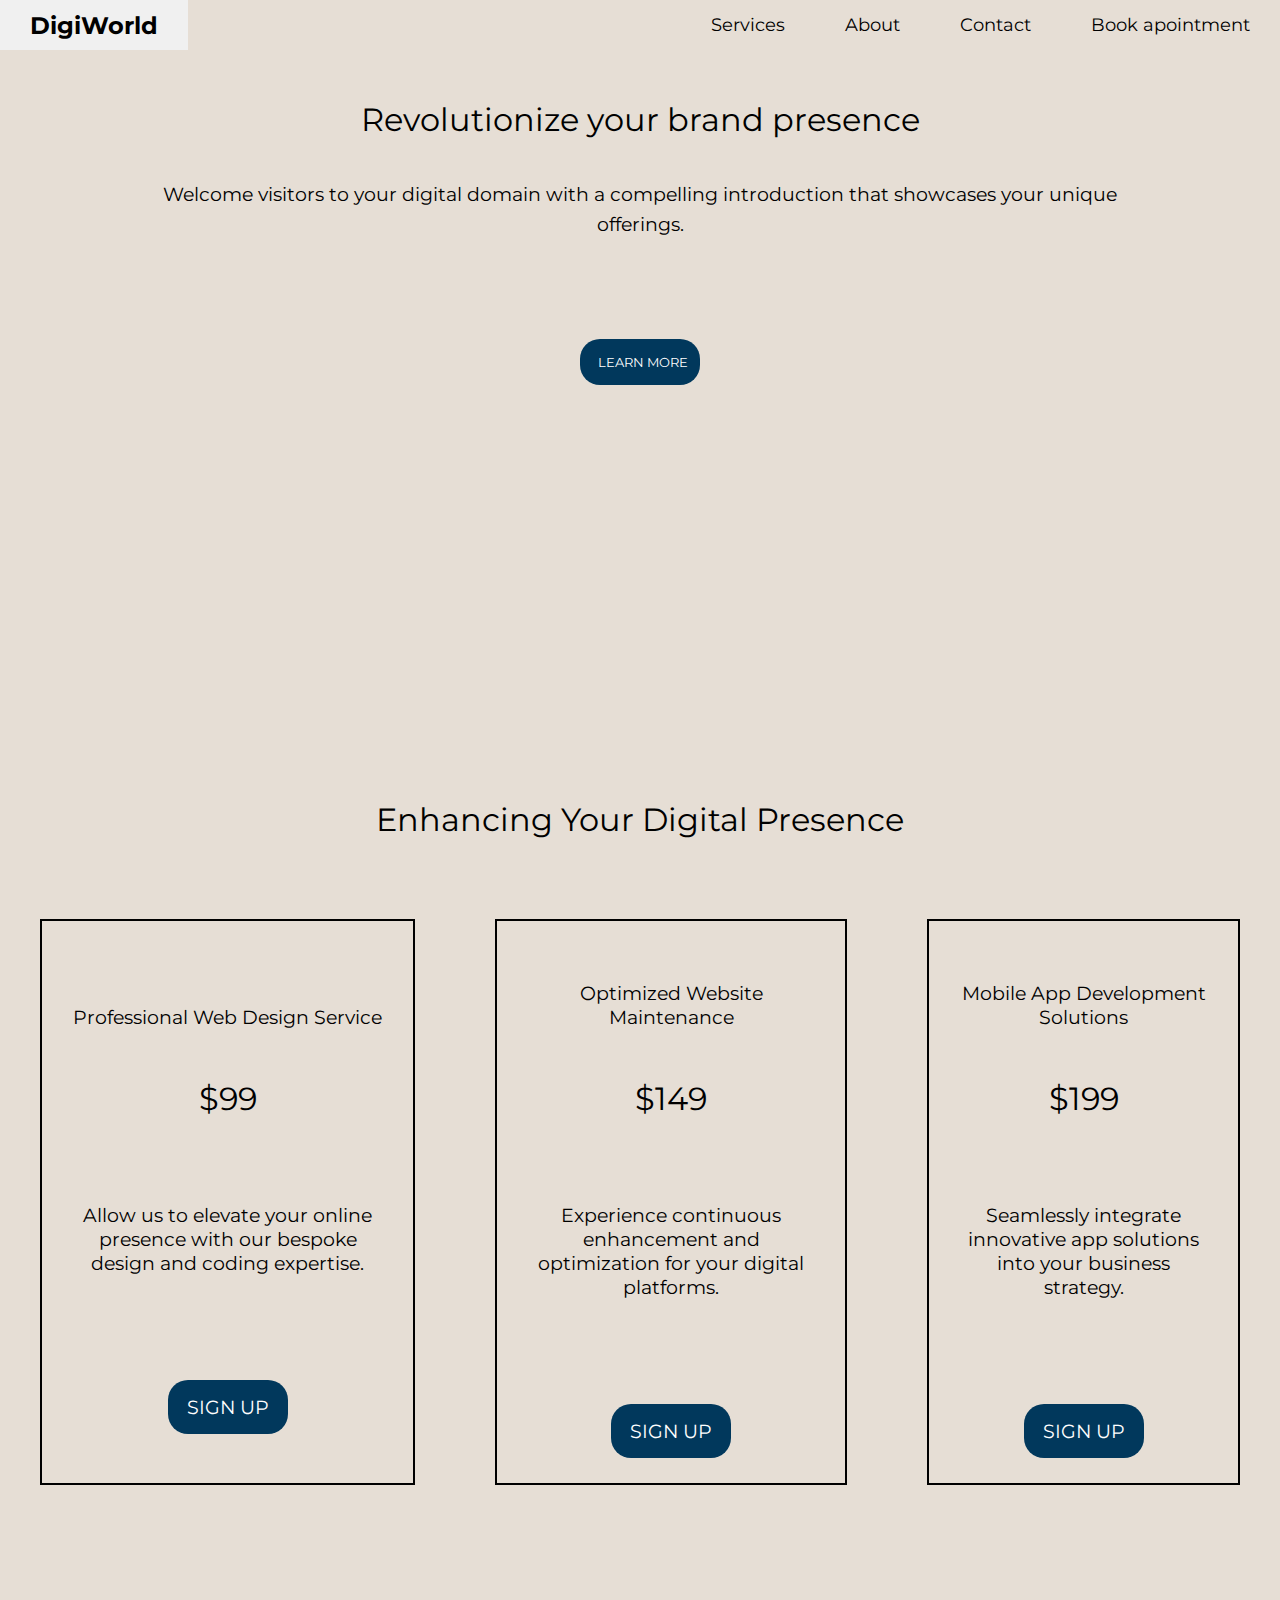
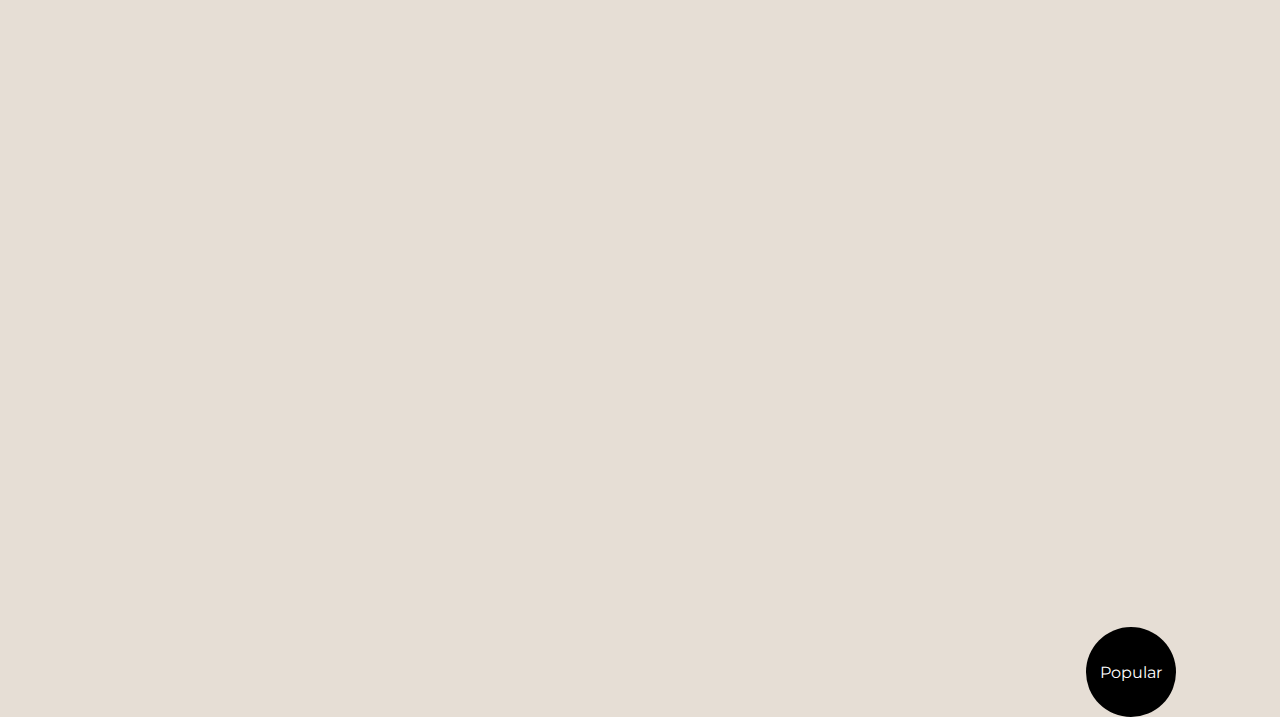
==== service.html @ aaf7f735 "aloitus" ====
<!DOCTYPE html>
<html lang="en">
<head>
    <meta charset="UTF-8">
    <meta name="viewport" content="width=device-width, initial-scale=1.0">
    <title>Document</title>
    <link rel="stylesheet" href="style.css">
    <link rel="preconnect" href="https://fonts.googleapis.com">
    <link rel="preconnect" href="https://fonts.gstatic.com" crossorigin>
    <link href="https://fonts.googleapis.com/css2?family=Montserrat:ital,wght@0,100..900;1,100..900&display=swap" rel="stylesheet">
</head>
<body>
    
    <section class="etusivu-section">
        <nav>
            <ul class="sidebar">
                <li onclick="hideSideBar()"><a href="#"><svg class="svg-element" xmlns="http://www.w3.org/2000/svg" height="26" viewBox="0 -960 960 960" width="26"><path d="m256-200-56-56 224-224-224-224 56-56 224 224 224-224 56 56-224 224 224 224-56 56-224-224-224 224Z"/></svg></a></li>
                <li><a href="#service">Services</a></li>
                <li><a href="#">About</a></li>
                <li><a href="contact.html">Contact</a></li>
                <li><a href="#">Book apointment</a></li>
            </ul>
            <ul>
                <li ><a class="digi" href="#">DigiWorld</a></li>
                <li class="hideOnMobile"><a href="#service">Services</a></li>
                <li class="hideOnMobile"><a href="#">About</a></li>
                <li class="hideOnMobile"><a href="contact.html">Contact</a></li>
                <li class="hideOnMobile"><a href="#">Book apointment</a></li>
                <li class="menu-btn" onclick="showSideBar()"><a href="#"><svg xmlns="http://www.w3.org/2000/svg" height="26" viewBox="0 -960 960 960" width="26"><path d="M120-240v-80h720v80H120Zm0-200v-80h720v80H120Zm0-200v-80h720v80H120Z"/></svg></a></li>
            </ul>
        </nav>

        <main>
            <div class="h1">
                <h1>Revolutionize your brand presence</h1>
            </div>

            <div class="main-p">
                <p>Welcome visitors to your digital domain with a compelling introduction that showcases your unique offerings.</p>
            </div>

            <div class="etusivu-btn">
                <input type="button" value="LEARN MORE">
            </div>    
        </main>

    </section>  
    
    <section class="services" id="service">
        <header>
            <h1>Enhancing Your Digital Presence</h1>
        </header>
        <section class="big-flex">
            <section class="medium-flex-box">
                <div class="medium-flex">
                    <p class="top-p">Professional Web Design Service</p>
                    <h1 class="price">$99</h1>
                    <p class="bottom-p">Allow us to elevate your online presence with our bespoke design and coding expertise.</p>
                    <input type="button" value="SIGN UP">
                </div>
                <div class="medium-flex">
                    <p class="top-p">Optimized Website Maintenance</p>
                    <h1 class="price">$149</h1>
                    <p class="bottom-p">Experience continuous enhancement and optimization for your digital platforms.</p>
                    <input type="button" value="SIGN UP">
                </div>
            </section>

            <section class="px1240-flex">
                <div>
                    <div class="popular">
                        <p>Popular</p>
                    </div>
                    <p class="top-p">Mobile App Development Solutions</p>
                    <h1 class="price">$199</h1>
                    <p class="bottom-p">Seamlessly integrate innovative app solutions into your business strategy.</p>
                    <input type="button" value="SIGN UP">
                </div>
            </section>
        </section>    
    </section>



    
    <script>
        function showSideBar(){
             const sidebar = document.querySelector(".sidebar")
             sidebar.style.display = "flex"
         }
         function hideSideBar(){
             const sidebar = document.querySelector(".sidebar")
             sidebar.style.display = "none"
         }
 
     </script>
</body>
</html>
---- style.css ----
/* mobile first css */

*{
    margin: 0;
    padding: 0;
    font-family: "Montserrat", sans-serif;
}
:root{
    --primary-color: #01385c;
}
body{
    background-color:#e6ded5;
}
.etusivu-section{
    background-image: url("images/Näyttökuva\ 2024-03-07\ 142834.png");
    background-position: center;
    background-repeat: no-repeat;
    background-size: cover;
    height: 80vh;
    width: 100%;
}
.etusivu-section .digi{
    font-weight: bold;
    font-size: x-large;
}

nav ul{
    width: 100%;
    list-style: none;
    display: flex;
    justify-content: flex-end;
    align-items: center;
}
nav li{
    height: 50px;
}
nav a{
    padding: 0 30px;
    height: 100%;
    text-decoration: none;
    color: black;
    display: flex;
    align-items: center;
    font-size: large;
}
nav a:hover{
    background-color: #f0f0f0;
    font-weight: bold;
}
nav li:first-child{
    margin-right: auto;
}
.sidebar{
    position: fixed;
    top: 0;
    right: 0;
    height: 100%;
    width: 250px;
    background-color: rgba(209, 233, 243, 0.493);
    backdrop-filter: blur(10px);
    z-index: 999;
    box-shadow: -10px 0 10px rgba(0, 0, 0, 0.3);
    display: none;
    flex-direction: column;
    align-items: flex-start;
    justify-content: flex-start;
}
.sidebar li{
    width: 100%;
    padding-bottom: 35px ;
}
.sidebar a{
    width: 100%;
}

/* media query for navigation only */
@media(max-width: 700px){
    .hideOnMobile{
        display: none;
    };
    .menu-btn{
        display: block;
    }
    
}
@media(max-width: 400px){
    .sidebar{
        width: 100%;
    }

}

@media (min-width: 701px) {
    .menu-btn{
        display: none;
    }
    .sidebar{
        display: none;
    }

}

/* media query for navigation only ends here */



main{
    
    width: auto;
    display: flex;
    justify-content: center;
    flex-direction: column;
    margin: 40px 50px ;
    padding: 10px 30px;
}

main h1{
    margin: auto;
    font-size: xx-large;
    text-align: center;
    font-weight: normal;
}
.main-p{
    margin: 100px 0 50px 0;
}
main div p{
    font-size: larger;
    line-height: 30px;
    text-align: center;
}
.etusivu-btn{
    text-align: center;
    margin: 20px;
}
main input{
    
    padding: 6px 12px;
    width: 120px;
    background-color: var(--primary-color);
    padding: 15px 18px ;
    border: none;
    border-radius: 20px;
    color: white;
    font-weight: light;
    cursor: pointer;
    transition: background-color 0.7 ease;
    
    
}
main input:hover{
    background-color: #044c7c;
    font-weight: bold;
}


/*services part starts here */
.services header{
    text-align: center;
}
.services h1{
    font-weight: normal;
}
.services header{   
    padding: 80px 15px 40px 15px;
}
.services h1{   
    font-size: xx-large;
}
.services div{
    border: 2px solid;
    margin: 40px;
    display: flex;
    flex-direction: column;
    justify-content: center;
    align-items: center;
}
.services div .top-p{
    margin: 60px 30px 40px;
    text-align: center;
    font-size: larger;
}
.services div .price{
    margin: 10px 20px 60px;
    text-align: center;
    
}
.services div .bottom-p{
    margin: 25px 30px 80px;
    text-align: center;
    font-size: larger;
}
.services div input{
    margin: 25px 30px 25px;
    text-align: center;
    font-size: larger;
}
.services div input{
    padding: 6px 12px;
    width: 120px;
    background-color: var(--primary-color);
    padding: 15px 18px 15px ;
    border: none;
    border-radius: 20px;
    color: white;
    font-weight: light;
    cursor: pointer;
    transition: background-color 0.7 ease;
}
.services div input:hover{
    background-color: #035388;
    font-weight: bold;
}
.services .popular{
    background-color: black;
    color: white;
    height: 50px;
    width: 50px;
    padding: 20px;
    border-radius: 50%;
    position: absolute;
    top: 243%;
    right: 5%;
    border: none;
}

/*services part ends here */



/*consultation part starts here */
.consultation{
    margin: 100px 35px 20px 35px;
}
.consultation .box-shadow{
    box-shadow: -10px 0 10px rgba(0, 0, 0, 0.3);
}
.consultation header{
    font-size:170%;
    margin-bottom: 50px;
}
.consultation header h1{
    font-weight: normal;
}
.consultation .log-in-flex{
    display: flex;
    flex-direction: row;
    justify-content: end;
    padding: 15px;
}
.consultation .log-in-flex p{
    padding-right: 5px;
}
.consultation .log-in-flex a{
    color: black;
}
.consultation .appointment{
    padding-left: 20px;
    display: flex;
    align-items: center;
    background-color: white;
    
    
}
.consultation .appointment h3{
    width: 25px;
    height: 25px;
    text-align: center;
    background-color: black;
    color: white;
    border-radius: 50%;
    padding: 7px;
    margin-right: 10px;
}
.consultation .consultation-time{
    border: 1px solid;
    padding: 40px 0 40px 35px;
    margin: 15px 15px 25px 15px;
}
.time-zone{
    display: flex;
    flex-direction: column;
    align-items: center;
}
.time-zone p{
    font-weight: bold;
    margin: 10px;
}
.time-zone select{
    margin-bottom: 30px;
    padding: 5px 30px;
}
.time input{
    text-align: center;
    margin: 0 0 20px 20px;
    
}
.ps {
    color: rgb(158, 158, 158);
    padding: 0 15px 20px 20px;
}
.one-two{
    margin-top:20px;
    
}
.two{
    margin-top: 20px;
}
.appointment{
    padding: 20px;
}
.consultation footer{
    display: flex;
    flex-direction: column;
    align-items: center;
    padding: 70px;
    
}
.consultation footer p, h2{
    font-family: 'Courier New', Courier, monospace;
}

.consultation footer div{
    background-image: url("images/Näyttökuva\ 2024-03-07\ 202059.png");
    height: 35vh;
    width: 140%;
    background-position: center;
    background-repeat: no-repeat;
    background-size: cover;
    margin-top: 40px;
}


.contact{
    margin: 40px;
}

.contact header{
    padding: 0 30px 30px 0;
}
.contact article {
    padding: 10px 5px 20px 0;
    line-height: 25px;
    
}
.contact article  p{
   font-weight: 550 ;
    
}
.contact form {
    display: flex;
    flex-direction: column;
    padding: 25px 0 10px 0;

}
.contact form label{
    text-transform: capitalize;
    font-weight: bold;
    color: rgb(75, 74, 74);
}
.contact form span{
    font-weight: lighter;
    color: grey;

}
.contact form input{
    padding: 10px;
    margin-bottom: 20px;
    border-radius: 20px ;
    border: 1px solid;
    margin-top: 6px;
    background-color: #e2e1e0;
}
.contact form #text{
    padding: 30px;
    
}

.contact form .btn{
    padding: 6px 12px;
    width: 120px;
    background-color: var(--primary-color);
    padding: 15px 18px 15px ;
    border: none;
    border-radius: 20px;
    color: white;
    font-weight: light;
    cursor: pointer;
    transition: background-color 0.7 ease;
}
.contact form .btn:hover{
    background-color: #035388;
    
}


/*consultation part ends here */




@media(min-width:700px){
    .medium-flex-box{
        display: flex;
    }
    .px800-flex{
        margin: 0 110px 0 110px;
    }
    .consultation{
        margin: 0 80px 0 80px;
    }
   
    .etusivu-section main .main-p{
    margin: 40px 80px 80px 80px;
}
}

@media(min-width: 1250px){
    .big-flex{
        display: flex;
        justify-content: space-between;
    }
    .consultation{
        display: flex;
        justify-content: center;
        align-items: center;
        width: 70%;
    }

    .consultation footer{
        padding-left: 200px;
    }
    .consultation footer div{
        
        width: 200% ;
       
    }
}
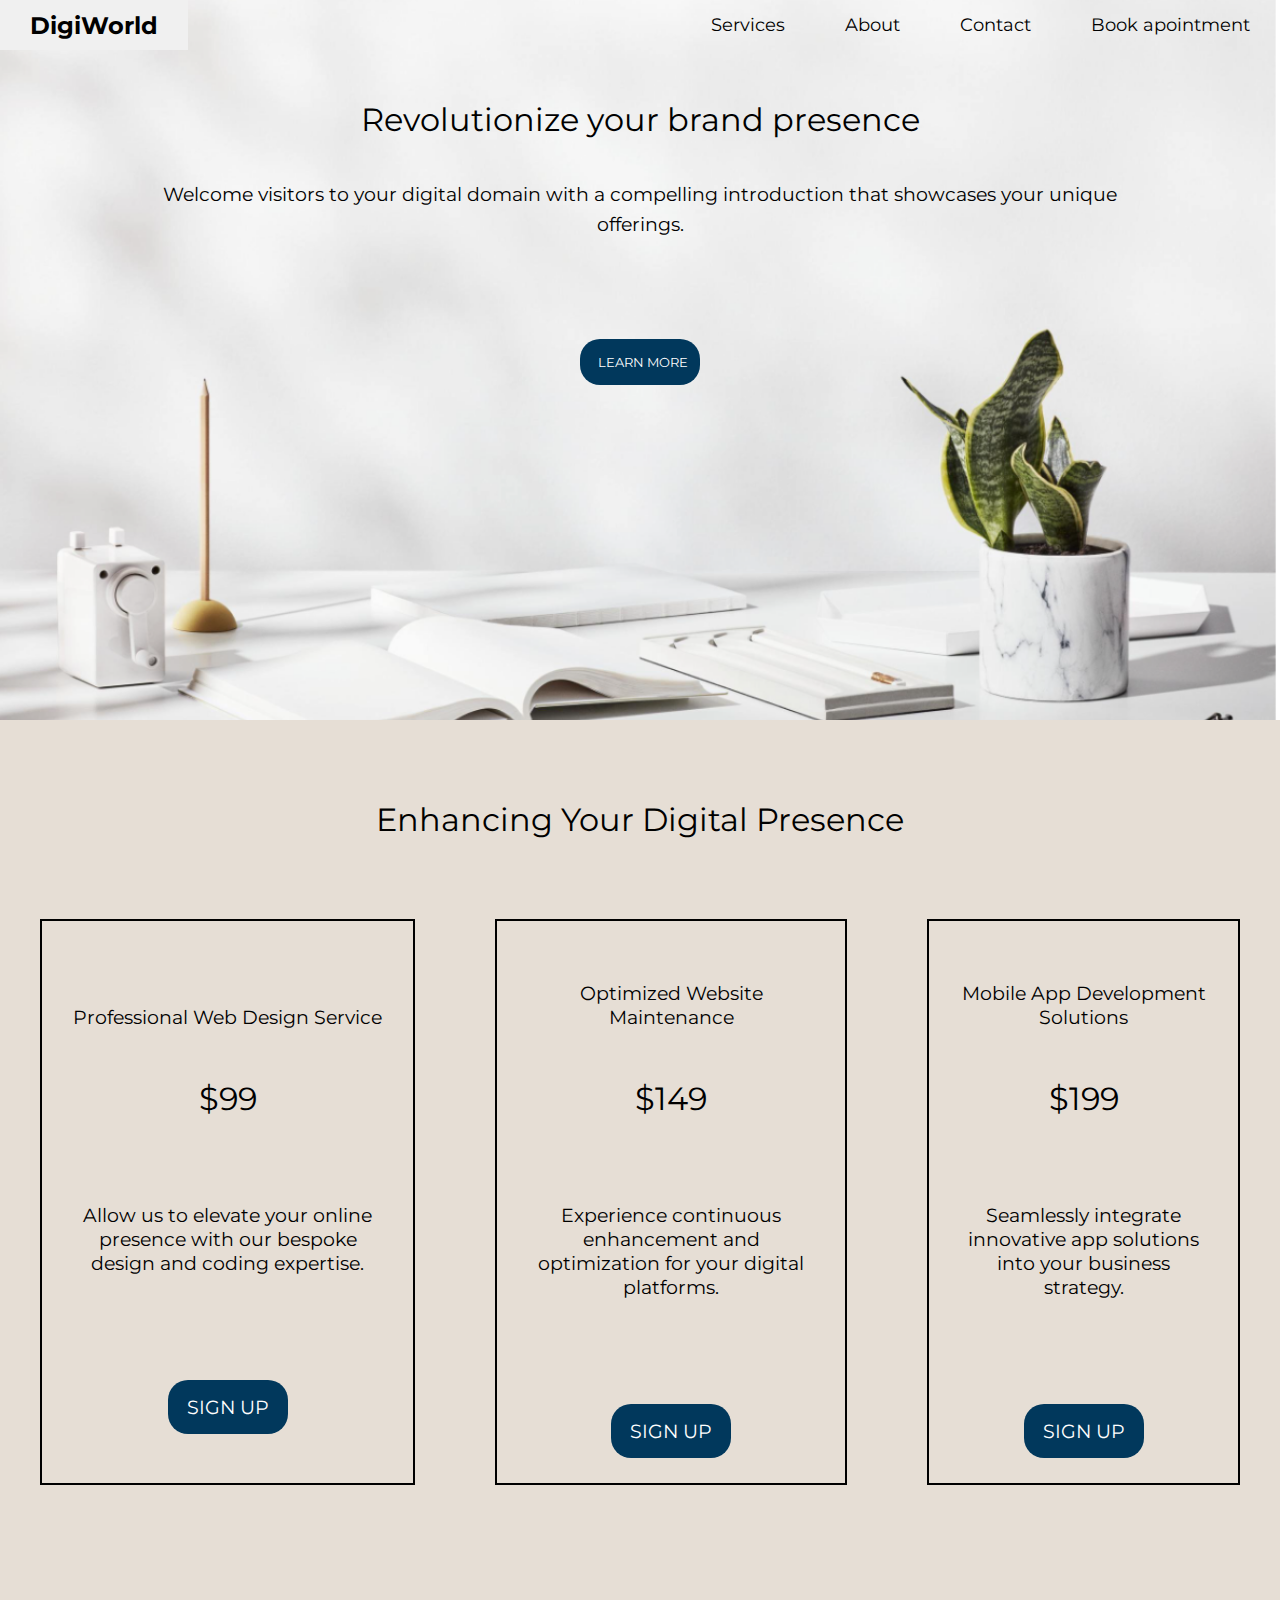
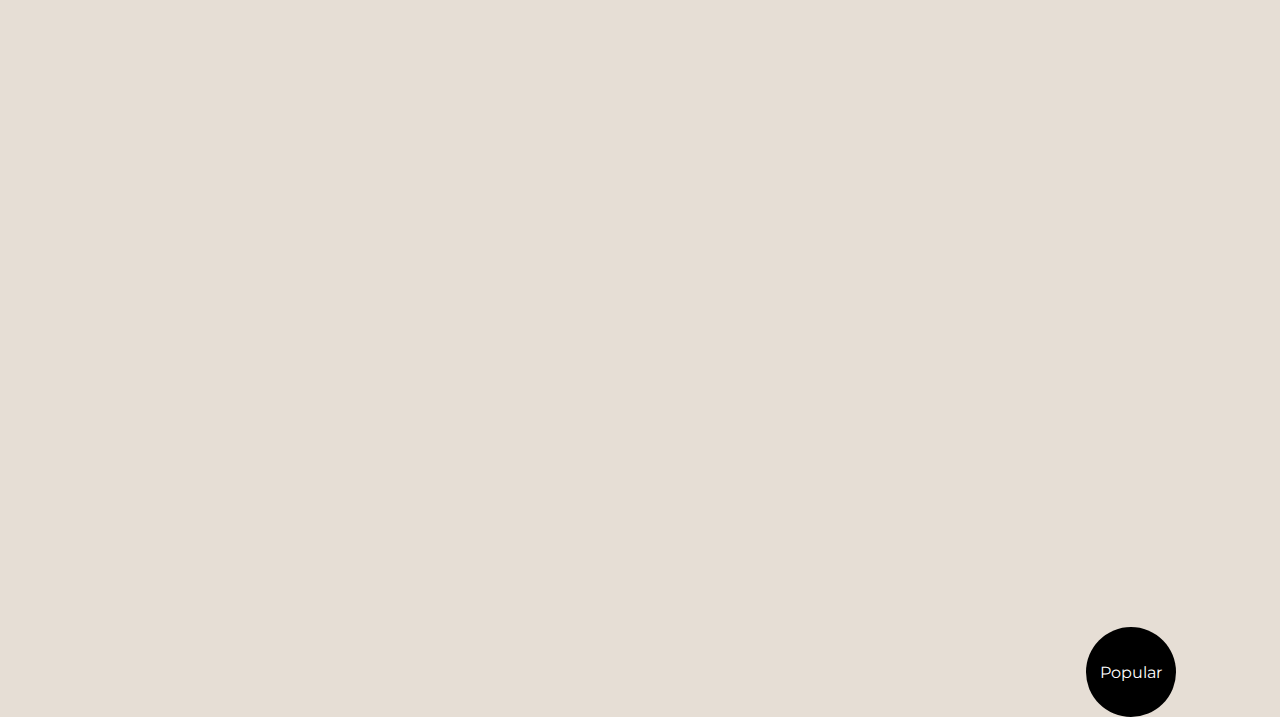
==== commit a101470f: "last changes" ====
--- a/service.html
+++ b/service.html
@@ -18,14 +18,14 @@
                 <li><a href="#service">Services</a></li>
                 <li><a href="#">About</a></li>
                 <li><a href="contact.html">Contact</a></li>
-                <li><a href="#">Book apointment</a></li>
+                <li><a href="appointment.html">Book apointment</a></li>
             </ul>
             <ul>
-                <li ><a class="digi" href="#">DigiWorld</a></li>
+                <li ><a class="digi" href="index.html">DigiWorld</a></li>
                 <li class="hideOnMobile"><a href="#service">Services</a></li>
                 <li class="hideOnMobile"><a href="#">About</a></li>
                 <li class="hideOnMobile"><a href="contact.html">Contact</a></li>
-                <li class="hideOnMobile"><a href="#">Book apointment</a></li>
+                <li class="hideOnMobile"><a href="appointment.html">Book apointment</a></li>
                 <li class="menu-btn" onclick="showSideBar()"><a href="#"><svg xmlns="http://www.w3.org/2000/svg" height="26" viewBox="0 -960 960 960" width="26"><path d="M120-240v-80h720v80H120Zm0-200v-80h720v80H120Zm0-200v-80h720v80H120Z"/></svg></a></li>
             </ul>
         </nav>
--- a/style.css
+++ b/style.css
@@ -12,7 +12,7 @@
     background-color:#e6ded5;
 }
 .etusivu-section{
-    background-image: url("images/Näyttökuva\ 2024-03-07\ 142834.png");
+    background-image: url("uusiprojekti/images/näyttökuva1.png");
     background-position: center;
     background-repeat: no-repeat;
     background-size: cover;
@@ -320,7 +320,7 @@
 }
 
 .consultation footer div{
-    background-image: url("images/Näyttökuva\ 2024-03-07\ 202059.png");
+    background-image: url("uusiprojekti/images/näyttökuva2.png");
     height: 35vh;
     width: 140%;
     background-position: center;
